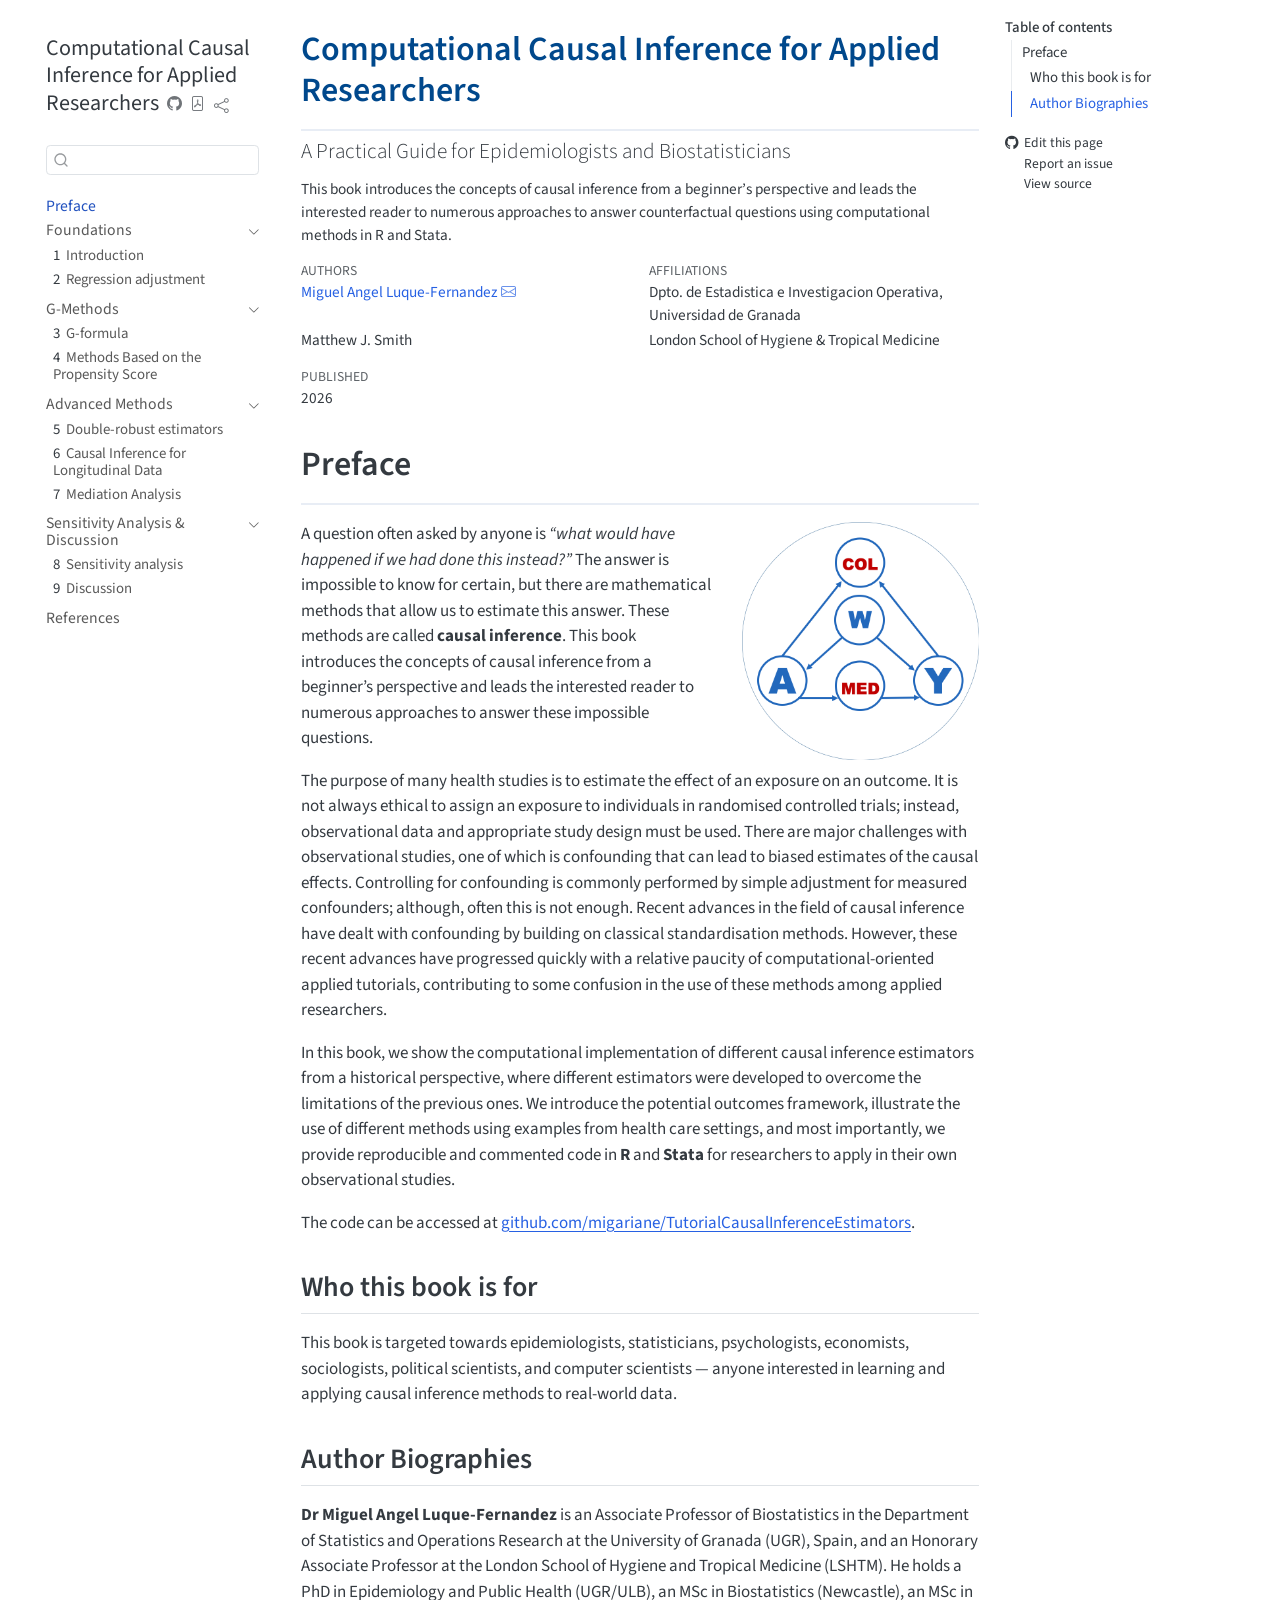
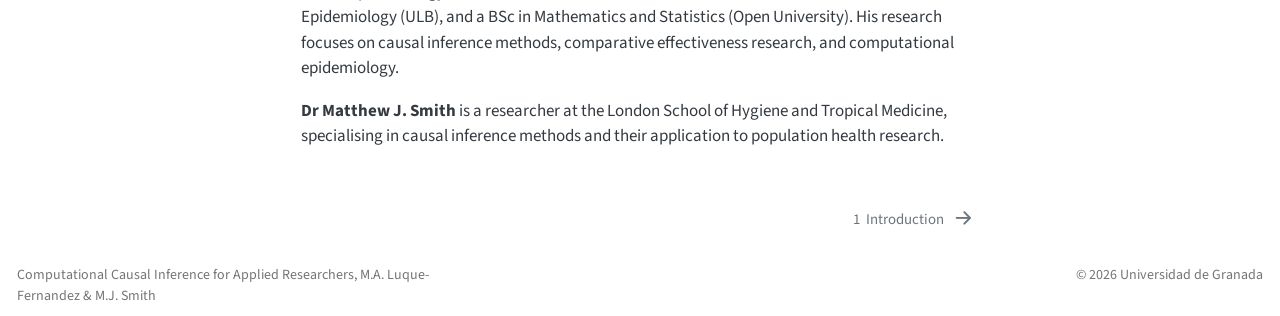
==== index.html @ 1774425b "deploy: 08fbd090036186d649b3e07f88ce0300480c943f" ====
<!DOCTYPE html>
<html xmlns="http://www.w3.org/1999/xhtml" lang="en" xml:lang="en"><head>

<meta charset="utf-8">
<meta name="generator" content="quarto-1.9.38">

<meta name="viewport" content="width=device-width, initial-scale=1.0, user-scalable=yes">

<meta name="author" content="Miguel Angel Luque-Fernandez">
<meta name="author" content="Matthew J. Smith">
<meta name="dcterms.date" content="2026-01-01">
<meta name="description" content="This book introduces the concepts of causal inference from a beginner’s perspective and leads the interested reader to numerous approaches to answer counterfactual questions using computational methods in R and Stata.">

<title>Computational Causal Inference for Applied Researchers</title>
<style>
/* Default styles provided by pandoc.
** See https://pandoc.org/MANUAL.html#variables-for-html for config info.
*/
code{white-space: pre-wrap;}
span.smallcaps{font-variant: small-caps;}
div.columns{display: flex; gap: min(4vw, 1.5em);}
div.column{flex: auto; overflow-x: auto;}
div.hanging-indent{margin-left: 1.5em; text-indent: -1.5em;}
ul.task-list{list-style: none;}
ul.task-list li input[type="checkbox"] {
  width: 0.8em;
  margin: 0 0.8em 0.2em -1em; /* quarto-specific, see https://github.com/quarto-dev/quarto-cli/issues/4556 */ 
  vertical-align: middle;
}
</style>


<script src="site_libs/quarto-nav/quarto-nav.js"></script>
<script src="site_libs/quarto-nav/headroom.min.js"></script>
<script src="site_libs/clipboard/clipboard.min.js"></script>
<script src="site_libs/quarto-search/autocomplete.umd.js"></script>
<script src="site_libs/quarto-search/fuse.min.js"></script>
<script src="site_libs/quarto-search/quarto-search.js"></script>
<meta name="quarto:offset" content="./">
<link href="./chapters/chapter1/index.html" rel="next">
<link href="./figures/logo.png" rel="icon" type="image/png">
<script src="site_libs/quarto-html/quarto.js" type="module"></script>
<script src="site_libs/quarto-html/tabsets/tabsets.js" type="module"></script>
<script src="site_libs/quarto-html/popper.min.js"></script>
<script src="site_libs/quarto-html/tippy.umd.min.js"></script>
<script src="site_libs/quarto-html/anchor.min.js"></script>
<link href="site_libs/quarto-html/tippy.css" rel="stylesheet">
<link href="site_libs/quarto-html/quarto-syntax-highlighting-15634bcf2e68342d4ad2dfa704d543f6.css" rel="stylesheet" id="quarto-text-highlighting-styles">
<script src="site_libs/bootstrap/bootstrap.min.js"></script>
<link href="site_libs/bootstrap/bootstrap-icons.css" rel="stylesheet">
<link href="site_libs/bootstrap/bootstrap-327a23648f728c563436848380818549.min.css" rel="stylesheet" append-hash="true" id="quarto-bootstrap" data-mode="light">
<script id="quarto-search-options" type="application/json">{
  "location": "sidebar",
  "copy-button": false,
  "collapse-after": 3,
  "panel-placement": "start",
  "type": "textbox",
  "limit": 50,
  "keyboard-shortcut": [
    "f",
    "/",
    "s"
  ],
  "show-item-context": false,
  "language": {
    "search-no-results-text": "No results",
    "search-matching-documents-text": "matching documents",
    "search-copy-link-title": "Copy link to search",
    "search-hide-matches-text": "Hide additional matches",
    "search-more-match-text": "more match in this document",
    "search-more-matches-text": "more matches in this document",
    "search-clear-button-title": "Clear",
    "search-text-placeholder": "",
    "search-detached-cancel-button-title": "Cancel",
    "search-submit-button-title": "Submit",
    "search-label": "Search"
  }
}</script>
<style>html{ scroll-behavior: smooth; }</style>
<script>
MathJax = {
  tex: {
    macros: {
      btheta: "\\boldsymbol{\\theta}",
      bbeta: "\\boldsymbol{\\beta}",
      bmu: "\\boldsymbol{\\mu}",
      bSigma: "\\boldsymbol{\\Sigma}",
      bx: "\\mathbf{x}",
      bX: "\\mathbf{X}",
      by: "\\mathbf{y}",
      bY: "\\mathbf{Y}",
      bU: "\\mathbf{U}",
      E: "\\mathbb{E}",
      Var: ["\\operatorname{Var}"],
      Cov: ["\\operatorname{Cov}"],
      Corr: ["\\operatorname{Corr}"],
      iid: "\\stackrel{\\text{i.i.d.}}{\\sim}",
      tendD: "\\stackrel{\\mathcal{D}}{\\longrightarrow}",
      reals: "\\mathbb{R}",
      PP: "\\mathbb{P}",
      P: "\\mathbb{P}",
      I: "\\mathbb{I}",
      A: "\\mathbb{A}",
      SE: ["\\operatorname{SE}"],
      SD: ["\\operatorname{SD}"],
      MSE: ["\\operatorname{MSE}"],
      argmax: ["\\operatorname{argmax}"],
      argmin: ["\\operatorname{argmin}"],
      logit: ["\\operatorname{logit}"],
      expit: ["\\operatorname{expit}"],
      odds: ["\\operatorname{odds}"],
      Pr: ["\\operatorname{Pr}"],
      indep: "\\perp\\!\\!\\!\\perp"
    }
  }
};
</script>


<link rel="stylesheet" href="styles.css">
</head>

<body class="nav-sidebar floating quarto-light">

<div id="quarto-search-results"></div>
  <header id="quarto-header" class="headroom fixed-top">
  <nav class="quarto-secondary-nav">
    <div class="container-fluid d-flex">
      <button type="button" class="quarto-btn-toggle btn" data-bs-toggle="collapse" role="button" data-bs-target=".quarto-sidebar-collapse-item" aria-controls="quarto-sidebar" aria-expanded="false" aria-label="Toggle sidebar navigation" onclick="if (window.quartoToggleHeadroom) { window.quartoToggleHeadroom(); }">
        <i class="bi bi-layout-text-sidebar-reverse"></i>
      </button>
        <nav class="quarto-page-breadcrumbs" aria-label="breadcrumb"><ol class="breadcrumb"><li class="breadcrumb-item"><a href="./index.html">Preface</a></li></ol></nav>
        <a class="flex-grow-1" role="navigation" data-bs-toggle="collapse" data-bs-target=".quarto-sidebar-collapse-item" aria-controls="quarto-sidebar" aria-expanded="false" aria-label="Toggle sidebar navigation" onclick="if (window.quartoToggleHeadroom) { window.quartoToggleHeadroom(); }">      
        </a>
      <button type="button" class="btn quarto-search-button" aria-label="Search" onclick="window.quartoOpenSearch();">
        <i class="bi bi-search"></i>
      </button>
    </div>
  </nav>
</header>
<!-- content -->
<div id="quarto-content" class="quarto-container page-columns page-rows-contents page-layout-article">
<!-- sidebar -->
  <nav id="quarto-sidebar" class="sidebar collapse collapse-horizontal quarto-sidebar-collapse-item sidebar-navigation floating overflow-auto">
    <div class="pt-lg-2 mt-2 text-left sidebar-header">
    <div class="sidebar-title mb-0 py-0">
      <a href="./">Computational Causal Inference for Applied Researchers</a> 
        <div class="sidebar-tools-main tools-wide">
    <a href="https://github.com/migariane/Causal-Inference-Book" title="Source Code" class="quarto-navigation-tool px-1" aria-label="Source Code"><i class="bi bi-github"></i></a>
    <a href="./Computational-Causal-Inference-for-Applied-Researchers.pdf" title="Download PDF" class="quarto-navigation-tool px-1" aria-label="Download PDF"><i class="bi bi-file-pdf"></i></a>
    <div class="dropdown">
      <a href="" title="Share" id="quarto-navigation-tool-dropdown-0" class="quarto-navigation-tool dropdown-toggle px-1" data-bs-toggle="dropdown" aria-expanded="false" role="link" aria-label="Share"><i class="bi bi-share"></i></a>
      <ul class="dropdown-menu" aria-labelledby="quarto-navigation-tool-dropdown-0">
          <li>
            <a class="dropdown-item sidebar-tools-main-item" href="https://twitter.com/intent/tweet?url=|url|">
              <i class="bi bi-twitter pe-1"></i>
            Twitter
            </a>
          </li>
          <li>
            <a class="dropdown-item sidebar-tools-main-item" href="https://www.linkedin.com/sharing/share-offsite/?url=|url|">
              <i class="bi bi-linkedin pe-1"></i>
            LinkedIn
            </a>
          </li>
      </ul>
    </div>
</div>
    </div>
      </div>
        <div class="mt-2 flex-shrink-0 align-items-center">
        <div class="sidebar-search">
        <div id="quarto-search" class="" title="Search"></div>
        </div>
        </div>
    <div class="sidebar-menu-container"> 
    <ul class="list-unstyled mt-1">
        <li class="sidebar-item">
  <div class="sidebar-item-container"> 
  <a href="./index.html" class="sidebar-item-text sidebar-link active">
 <span class="menu-text">Preface</span></a>
  </div>
</li>
        <li class="sidebar-item sidebar-item-section">
      <div class="sidebar-item-container"> 
            <a class="sidebar-item-text sidebar-link text-start" data-bs-toggle="collapse" data-bs-target="#quarto-sidebar-section-1" role="navigation" aria-expanded="true">
 <span class="menu-text">Foundations</span></a>
          <a class="sidebar-item-toggle text-start" data-bs-toggle="collapse" data-bs-target="#quarto-sidebar-section-1" role="navigation" aria-expanded="true" aria-label="Toggle section">
            <i class="bi bi-chevron-right ms-2"></i>
          </a> 
      </div>
      <ul id="quarto-sidebar-section-1" class="collapse list-unstyled sidebar-section depth1 show">  
          <li class="sidebar-item">
  <div class="sidebar-item-container"> 
  <a href="./chapters/chapter1/index.html" class="sidebar-item-text sidebar-link">
 <span class="menu-text"><span class="chapter-number">1</span>&nbsp; <span class="chapter-title">Introduction</span></span></a>
  </div>
</li>
          <li class="sidebar-item">
  <div class="sidebar-item-container"> 
  <a href="./chapters/chapter2/index.html" class="sidebar-item-text sidebar-link">
 <span class="menu-text"><span class="chapter-number">2</span>&nbsp; <span class="chapter-title">Regression adjustment</span></span></a>
  </div>
</li>
      </ul>
  </li>
        <li class="sidebar-item sidebar-item-section">
      <div class="sidebar-item-container"> 
            <a class="sidebar-item-text sidebar-link text-start" data-bs-toggle="collapse" data-bs-target="#quarto-sidebar-section-2" role="navigation" aria-expanded="true">
 <span class="menu-text">G-Methods</span></a>
          <a class="sidebar-item-toggle text-start" data-bs-toggle="collapse" data-bs-target="#quarto-sidebar-section-2" role="navigation" aria-expanded="true" aria-label="Toggle section">
            <i class="bi bi-chevron-right ms-2"></i>
          </a> 
      </div>
      <ul id="quarto-sidebar-section-2" class="collapse list-unstyled sidebar-section depth1 show">  
          <li class="sidebar-item">
  <div class="sidebar-item-container"> 
  <a href="./chapters/chapter3/index.html" class="sidebar-item-text sidebar-link">
 <span class="menu-text"><span class="chapter-number">3</span>&nbsp; <span class="chapter-title">G-formula</span></span></a>
  </div>
</li>
          <li class="sidebar-item">
  <div class="sidebar-item-container"> 
  <a href="./chapters/chapter4/index.html" class="sidebar-item-text sidebar-link">
 <span class="menu-text"><span class="chapter-number">4</span>&nbsp; <span class="chapter-title">Methods Based on the Propensity Score</span></span></a>
  </div>
</li>
      </ul>
  </li>
        <li class="sidebar-item sidebar-item-section">
      <div class="sidebar-item-container"> 
            <a class="sidebar-item-text sidebar-link text-start" data-bs-toggle="collapse" data-bs-target="#quarto-sidebar-section-3" role="navigation" aria-expanded="true">
 <span class="menu-text">Advanced Methods</span></a>
          <a class="sidebar-item-toggle text-start" data-bs-toggle="collapse" data-bs-target="#quarto-sidebar-section-3" role="navigation" aria-expanded="true" aria-label="Toggle section">
            <i class="bi bi-chevron-right ms-2"></i>
          </a> 
      </div>
      <ul id="quarto-sidebar-section-3" class="collapse list-unstyled sidebar-section depth1 show">  
          <li class="sidebar-item">
  <div class="sidebar-item-container"> 
  <a href="./chapters/chapter5/index.html" class="sidebar-item-text sidebar-link">
 <span class="menu-text"><span class="chapter-number">5</span>&nbsp; <span class="chapter-title">Double-robust estimators</span></span></a>
  </div>
</li>
          <li class="sidebar-item">
  <div class="sidebar-item-container"> 
  <a href="./chapters/chapter6/index.html" class="sidebar-item-text sidebar-link">
 <span class="menu-text"><span class="chapter-number">6</span>&nbsp; <span class="chapter-title">Causal Inference for Longitudinal Data</span></span></a>
  </div>
</li>
          <li class="sidebar-item">
  <div class="sidebar-item-container"> 
  <a href="./chapters/chapter7/index.html" class="sidebar-item-text sidebar-link">
 <span class="menu-text"><span class="chapter-number">7</span>&nbsp; <span class="chapter-title">Mediation Analysis</span></span></a>
  </div>
</li>
      </ul>
  </li>
        <li class="sidebar-item sidebar-item-section">
      <div class="sidebar-item-container"> 
            <a class="sidebar-item-text sidebar-link text-start" data-bs-toggle="collapse" data-bs-target="#quarto-sidebar-section-4" role="navigation" aria-expanded="true">
 <span class="menu-text">Sensitivity Analysis &amp; Discussion</span></a>
          <a class="sidebar-item-toggle text-start" data-bs-toggle="collapse" data-bs-target="#quarto-sidebar-section-4" role="navigation" aria-expanded="true" aria-label="Toggle section">
            <i class="bi bi-chevron-right ms-2"></i>
          </a> 
      </div>
      <ul id="quarto-sidebar-section-4" class="collapse list-unstyled sidebar-section depth1 show">  
          <li class="sidebar-item">
  <div class="sidebar-item-container"> 
  <a href="./chapters/chapter8/index.html" class="sidebar-item-text sidebar-link">
 <span class="menu-text"><span class="chapter-number">8</span>&nbsp; <span class="chapter-title">Sensitivity analysis</span></span></a>
  </div>
</li>
          <li class="sidebar-item">
  <div class="sidebar-item-container"> 
  <a href="./chapters/chapter9/index.html" class="sidebar-item-text sidebar-link">
 <span class="menu-text"><span class="chapter-number">9</span>&nbsp; <span class="chapter-title">Discussion</span></span></a>
  </div>
</li>
      </ul>
  </li>
        <li class="sidebar-item">
  <div class="sidebar-item-container"> 
  <a href="./references.html" class="sidebar-item-text sidebar-link">
 <span class="menu-text">References</span></a>
  </div>
</li>
    </ul>
    </div>
</nav>
<div id="quarto-sidebar-glass" class="quarto-sidebar-collapse-item" data-bs-toggle="collapse" data-bs-target=".quarto-sidebar-collapse-item"></div>
<!-- margin-sidebar -->
    <div id="quarto-margin-sidebar" class="sidebar margin-sidebar">
        <nav id="TOC" role="doc-toc" class="toc-active">
    <h2 id="toc-title">Table of contents</h2>
   
  <ul>
  <li><a href="#preface" id="toc-preface" class="nav-link active" data-scroll-target="#preface">Preface</a>
  <ul class="collapse">
  <li><a href="#who-this-book-is-for" id="toc-who-this-book-is-for" class="nav-link" data-scroll-target="#who-this-book-is-for">Who this book is for</a></li>
  <li><a href="#author-biographies" id="toc-author-biographies" class="nav-link" data-scroll-target="#author-biographies">Author Biographies</a></li>
  </ul></li>
  </ul>
<div class="toc-actions"><ul><li><a href="https://github.com/migariane/Causal-Inference-Book/edit/main/index.qmd" class="toc-action"><i class="bi bi-github"></i>Edit this page</a></li><li><a href="https://github.com/migariane/Causal-Inference-Book/issues/new" class="toc-action"><i class="bi empty"></i>Report an issue</a></li><li><a href="https://github.com/migariane/Causal-Inference-Book/blob/main/index.qmd" class="toc-action"><i class="bi empty"></i>View source</a></li></ul></div></nav>
    </div>
<!-- main -->
<main class="content" id="quarto-document-content">

<header id="title-block-header" class="quarto-title-block default">
<div class="quarto-title">
<h1 class="title">Computational Causal Inference for Applied Researchers</h1>
<p class="subtitle lead">A Practical Guide for Epidemiologists and Biostatisticians</p>
</div>

<div>
  <div class="description">
    <p>This book introduces the concepts of causal inference from a beginner’s perspective and leads the interested reader to numerous approaches to answer counterfactual questions using computational methods in R and Stata.</p>
  </div>
</div>

<div class="quarto-title-meta-author">
  <div class="quarto-title-meta-heading">Authors</div>
  <div class="quarto-title-meta-heading">Affiliations</div>
  
    <div class="quarto-title-meta-contents">
    <p class="author"><a href="https://migariane.github.io">Miguel Angel Luque-Fernandez</a> <a href="mailto:mluquefe@ugr.es" class="quarto-title-author-email"><i class="bi bi-envelope"></i></a> </p>
  </div>
  <div class="quarto-title-meta-contents">
        <p class="affiliation">
            Dpto. de Estadistica e Investigacion Operativa, Universidad de Granada
          </p>
      </div>
    <div class="quarto-title-meta-contents">
    <p class="author">Matthew J. Smith </p>
  </div>
  <div class="quarto-title-meta-contents">
        <p class="affiliation">
            London School of Hygiene &amp; Tropical Medicine
          </p>
      </div>
  </div>

<div class="quarto-title-meta">

      
    <div>
    <div class="quarto-title-meta-heading">Published</div>
    <div class="quarto-title-meta-contents">
      <p class="date">2026</p>
    </div>
  </div>
  
    
  </div>
  


</header>



<section id="preface" class="level1 unnumbered">
<h1 class="unnumbered">Preface</h1><p><img src="figures/logo.png" title="Computational Causal Inference for Applied Researchers" class="quarto-cover-image nolightbox img-fluid"></p>
<p>A question often asked by anyone is <em>“what would have happened if we had done this instead?”</em> The answer is impossible to know for certain, but there are mathematical methods that allow us to estimate this answer. These methods are called <strong>causal inference</strong>. This book introduces the concepts of causal inference from a beginner’s perspective and leads the interested reader to numerous approaches to answer these impossible questions.</p>
<p>The purpose of many health studies is to estimate the effect of an exposure on an outcome. It is not always ethical to assign an exposure to individuals in randomised controlled trials; instead, observational data and appropriate study design must be used. There are major challenges with observational studies, one of which is confounding that can lead to biased estimates of the causal effects. Controlling for confounding is commonly performed by simple adjustment for measured confounders; although, often this is not enough. Recent advances in the field of causal inference have dealt with confounding by building on classical standardisation methods. However, these recent advances have progressed quickly with a relative paucity of computational-oriented applied tutorials, contributing to some confusion in the use of these methods among applied researchers.</p>
<p>In this book, we show the computational implementation of different causal inference estimators from a historical perspective, where different estimators were developed to overcome the limitations of the previous ones. We introduce the potential outcomes framework, illustrate the use of different methods using examples from health care settings, and most importantly, we provide reproducible and commented code in <strong>R</strong> and <strong>Stata</strong> for researchers to apply in their own observational studies.</p>
<p>The code can be accessed at <a href="https://github.com/migariane/TutorialCausalInferenceEstimators">github.com/migariane/TutorialCausalInferenceEstimators</a>.</p>
<section id="who-this-book-is-for" class="level2 unnumbered">
<h2 class="unnumbered anchored" data-anchor-id="who-this-book-is-for">Who this book is for</h2>
<p>This book is targeted towards epidemiologists, statisticians, psychologists, economists, sociologists, political scientists, and computer scientists — anyone interested in learning and applying causal inference methods to real-world data.</p>
</section>
<section id="author-biographies" class="level2 unnumbered">
<h2 class="unnumbered anchored" data-anchor-id="author-biographies">Author Biographies</h2>
<p><strong>Dr Miguel Angel Luque-Fernandez</strong> is an Associate Professor of Biostatistics in the Department of Statistics and Operations Research at the University of Granada (UGR), Spain, and an Honorary Associate Professor at the London School of Hygiene and Tropical Medicine (LSHTM). He holds a PhD in Epidemiology and Public Health (UGR/ULB), an MSc in Biostatistics (Newcastle), an MSc in Epidemiology (ULB), and a BSc in Mathematics and Statistics (Open University). His research focuses on causal inference methods, comparative effectiveness research, and computational epidemiology.</p>
<p><strong>Dr Matthew J. Smith</strong> is a researcher at the London School of Hygiene and Tropical Medicine, specialising in causal inference methods and their application to population health research.</p>


</section>
</section>

</main> <!-- /main -->
<script id="quarto-html-after-body" type="application/javascript">
  window.document.addEventListener("DOMContentLoaded", function (event) {
    const icon = "";
    const anchorJS = new window.AnchorJS();
    anchorJS.options = {
      placement: 'right',
      icon: icon
    };
    anchorJS.add('.anchored');
    const isCodeAnnotation = (el) => {
      for (const clz of el.classList) {
        if (clz.startsWith('code-annotation-')) {                     
          return true;
        }
      }
      return false;
    }
    const onCopySuccess = function(e) {
      // button target
      const button = e.trigger;
      // don't keep focus
      button.blur();
      // flash "checked"
      button.classList.add('code-copy-button-checked');
      var currentTitle = button.getAttribute("title");
      button.setAttribute("title", "Copied!");
      let tooltip;
      if (window.bootstrap) {
        button.setAttribute("data-bs-toggle", "tooltip");
        button.setAttribute("data-bs-placement", "left");
        button.setAttribute("data-bs-title", "Copied!");
        tooltip = new bootstrap.Tooltip(button, 
          { trigger: "manual", 
            customClass: "code-copy-button-tooltip",
            offset: [0, -8]});
        tooltip.show();    
      }
      setTimeout(function() {
        if (tooltip) {
          tooltip.hide();
          button.removeAttribute("data-bs-title");
          button.removeAttribute("data-bs-toggle");
          button.removeAttribute("data-bs-placement");
        }
        button.setAttribute("title", currentTitle);
        button.classList.remove('code-copy-button-checked');
      }, 1000);
      // clear code selection
      e.clearSelection();
    }
    const getTextToCopy = function(trigger) {
      const outerScaffold = trigger.parentElement.cloneNode(true);
      const codeEl = outerScaffold.querySelector('code');
      for (const childEl of codeEl.children) {
        if (isCodeAnnotation(childEl)) {
          childEl.remove();
        }
      }
      return codeEl.innerText;
    }
    const clipboard = new window.ClipboardJS('.code-copy-button:not([data-in-quarto-modal])', {
      text: getTextToCopy
    });
    clipboard.on('success', onCopySuccess);
    if (window.document.getElementById('quarto-embedded-source-code-modal')) {
      const clipboardModal = new window.ClipboardJS('.code-copy-button[data-in-quarto-modal]', {
        text: getTextToCopy,
        container: window.document.getElementById('quarto-embedded-source-code-modal')
      });
      clipboardModal.on('success', onCopySuccess);
    }
    const viewSource = window.document.getElementById('quarto-view-source') ||
                       window.document.getElementById('quarto-code-tools-source');
    if (viewSource) {
      const sourceUrl = viewSource.getAttribute("data-quarto-source-url");
      viewSource.addEventListener("click", function(e) {
        if (sourceUrl) {
          // rstudio viewer pane
          if (/\bcapabilities=\b/.test(window.location)) {
            window.open(sourceUrl);
          } else {
            window.location.href = sourceUrl;
          }
        } else {
          const modal = new bootstrap.Modal(document.getElementById('quarto-embedded-source-code-modal'));
          modal.show();
        }
        return false;
      });
    }
    function toggleCodeHandler(show) {
      return function(e) {
        const detailsSrc = window.document.querySelectorAll(".cell > details > .sourceCode");
        for (let i=0; i<detailsSrc.length; i++) {
          const details = detailsSrc[i].parentElement;
          if (show) {
            details.open = true;
          } else {
            details.removeAttribute("open");
          }
        }
        const cellCodeDivs = window.document.querySelectorAll(".cell > .sourceCode");
        const fromCls = show ? "hidden" : "unhidden";
        const toCls = show ? "unhidden" : "hidden";
        for (let i=0; i<cellCodeDivs.length; i++) {
          const codeDiv = cellCodeDivs[i];
          if (codeDiv.classList.contains(fromCls)) {
            codeDiv.classList.remove(fromCls);
            codeDiv.classList.add(toCls);
          } 
        }
        return false;
      }
    }
    const hideAllCode = window.document.getElementById("quarto-hide-all-code");
    if (hideAllCode) {
      hideAllCode.addEventListener("click", toggleCodeHandler(false));
    }
    const showAllCode = window.document.getElementById("quarto-show-all-code");
    if (showAllCode) {
      showAllCode.addEventListener("click", toggleCodeHandler(true));
    }
      var localhostRegex = new RegExp(/^(?:http|https):\/\/localhost\:?[0-9]*\//);
      var mailtoRegex = new RegExp(/^mailto:/);
        var filterRegex = new RegExp('/' + window.location.host + '/');
      var isInternal = (href) => {
          return filterRegex.test(href) || localhostRegex.test(href) || mailtoRegex.test(href);
      }
      // Inspect non-navigation links and adorn them if external
     var links = window.document.querySelectorAll('a[href]:not(.nav-link):not(.navbar-brand):not(.toc-action):not(.sidebar-link):not(.sidebar-item-toggle):not(.pagination-link):not(.no-external):not([aria-hidden]):not(.dropdown-item):not(.quarto-navigation-tool):not(.about-link)');
      for (var i=0; i<links.length; i++) {
        const link = links[i];
        if (!isInternal(link.href)) {
          // undo the damage that might have been done by quarto-nav.js in the case of
          // links that we want to consider external
          if (link.dataset.originalHref !== undefined) {
            link.href = link.dataset.originalHref;
          }
        }
      }
    function tippyHover(el, contentFn, onTriggerFn, onUntriggerFn) {
      const config = {
        allowHTML: true,
        maxWidth: 500,
        delay: 100,
        arrow: false,
        appendTo: function(el) {
            return el.parentElement;
        },
        interactive: true,
        interactiveBorder: 10,
        theme: 'quarto',
        placement: 'bottom-start',
      };
      if (contentFn) {
        config.content = contentFn;
      }
      if (onTriggerFn) {
        config.onTrigger = onTriggerFn;
      }
      if (onUntriggerFn) {
        config.onUntrigger = onUntriggerFn;
      }
      window.tippy(el, config); 
    }
    const noterefs = window.document.querySelectorAll('a[role="doc-noteref"]');
    for (var i=0; i<noterefs.length; i++) {
      const ref = noterefs[i];
      tippyHover(ref, function() {
        // use id or data attribute instead here
        let href = ref.getAttribute('data-footnote-href') || ref.getAttribute('href');
        try { href = new URL(href).hash; } catch {}
        const id = href.replace(/^#\/?/, "");
        const note = window.document.getElementById(id);
        if (note) {
          return note.innerHTML;
        } else {
          return "";
        }
      });
    }
    const xrefs = window.document.querySelectorAll('a.quarto-xref');
    const processXRef = (id, note) => {
      // Strip column container classes
      const stripColumnClz = (el) => {
        el.classList.remove("page-full", "page-columns");
        if (el.children) {
          for (const child of el.children) {
            stripColumnClz(child);
          }
        }
      }
      stripColumnClz(note)
      if (id === null || id.startsWith('sec-')) {
        // Special case sections, only their first couple elements
        const container = document.createElement("div");
        if (note.children && note.children.length > 2) {
          container.appendChild(note.children[0].cloneNode(true));
          for (let i = 1; i < note.children.length; i++) {
            const child = note.children[i];
            if (child.tagName === "P" && child.innerText === "") {
              continue;
            } else {
              container.appendChild(child.cloneNode(true));
              break;
            }
          }
          if (window.Quarto?.typesetMath) {
            window.Quarto.typesetMath(container);
          }
          return container.innerHTML
        } else {
          if (window.Quarto?.typesetMath) {
            window.Quarto.typesetMath(note);
          }
          return note.innerHTML;
        }
      } else {
        // Remove any anchor links if they are present
        const anchorLink = note.querySelector('a.anchorjs-link');
        if (anchorLink) {
          anchorLink.remove();
        }
        if (window.Quarto?.typesetMath) {
          window.Quarto.typesetMath(note);
        }
        if (note.classList.contains("callout")) {
          return note.outerHTML;
        } else {
          return note.innerHTML;
        }
      }
    }
    for (var i=0; i<xrefs.length; i++) {
      const xref = xrefs[i];
      tippyHover(xref, undefined, function(instance) {
        instance.disable();
        let url = xref.getAttribute('href');
        let hash = undefined; 
        if (url.startsWith('#')) {
          hash = url;
        } else {
          try { hash = new URL(url).hash; } catch {}
        }
        if (hash) {
          const id = hash.replace(/^#\/?/, "");
          const note = window.document.getElementById(id);
          if (note !== null) {
            try {
              const html = processXRef(id, note.cloneNode(true));
              instance.setContent(html);
            } finally {
              instance.enable();
              instance.show();
            }
          } else {
            // See if we can fetch this
            fetch(url.split('#')[0])
            .then(res => res.text())
            .then(html => {
              const parser = new DOMParser();
              const htmlDoc = parser.parseFromString(html, "text/html");
              const note = htmlDoc.getElementById(id);
              if (note !== null) {
                const html = processXRef(id, note);
                instance.setContent(html);
              } 
            }).finally(() => {
              instance.enable();
              instance.show();
            });
          }
        } else {
          // See if we can fetch a full url (with no hash to target)
          // This is a special case and we should probably do some content thinning / targeting
          fetch(url)
          .then(res => res.text())
          .then(html => {
            const parser = new DOMParser();
            const htmlDoc = parser.parseFromString(html, "text/html");
            const note = htmlDoc.querySelector('main.content');
            if (note !== null) {
              // This should only happen for chapter cross references
              // (since there is no id in the URL)
              // remove the first header
              if (note.children.length > 0 && note.children[0].tagName === "HEADER") {
                note.children[0].remove();
              }
              const html = processXRef(null, note);
              instance.setContent(html);
            } 
          }).finally(() => {
            instance.enable();
            instance.show();
          });
        }
      }, function(instance) {
      });
    }
        let selectedAnnoteEl;
        const selectorForAnnotation = ( cell, annotation) => {
          let cellAttr = 'data-code-cell="' + cell + '"';
          let lineAttr = 'data-code-annotation="' +  annotation + '"';
          const selector = 'span[' + cellAttr + '][' + lineAttr + ']';
          return selector;
        }
        const selectCodeLines = (annoteEl) => {
          const doc = window.document;
          const targetCell = annoteEl.getAttribute("data-target-cell");
          const targetAnnotation = annoteEl.getAttribute("data-target-annotation");
          const annoteSpan = window.document.querySelector(selectorForAnnotation(targetCell, targetAnnotation));
          const lines = annoteSpan.getAttribute("data-code-lines").split(",");
          const lineIds = lines.map((line) => {
            return targetCell + "-" + line;
          })
          let top = null;
          let height = null;
          let parent = null;
          if (lineIds.length > 0) {
              //compute the position of the single el (top and bottom and make a div)
              const el = window.document.getElementById(lineIds[0]);
              top = el.offsetTop;
              height = el.offsetHeight;
              parent = el.parentElement.parentElement;
            if (lineIds.length > 1) {
              const lastEl = window.document.getElementById(lineIds[lineIds.length - 1]);
              const bottom = lastEl.offsetTop + lastEl.offsetHeight;
              height = bottom - top;
            }
            if (top !== null && height !== null && parent !== null) {
              // cook up a div (if necessary) and position it 
              let div = window.document.getElementById("code-annotation-line-highlight");
              if (div === null) {
                div = window.document.createElement("div");
                div.setAttribute("id", "code-annotation-line-highlight");
                div.style.position = 'absolute';
                parent.appendChild(div);
              }
              div.style.top = top - 2 + "px";
              div.style.height = height + 4 + "px";
              div.style.left = 0;
              let gutterDiv = window.document.getElementById("code-annotation-line-highlight-gutter");
              if (gutterDiv === null) {
                gutterDiv = window.document.createElement("div");
                gutterDiv.setAttribute("id", "code-annotation-line-highlight-gutter");
                gutterDiv.style.position = 'absolute';
                const codeCell = window.document.getElementById(targetCell);
                const gutter = codeCell.querySelector('.code-annotation-gutter');
                gutter.appendChild(gutterDiv);
              }
              gutterDiv.style.top = top - 2 + "px";
              gutterDiv.style.height = height + 4 + "px";
            }
            selectedAnnoteEl = annoteEl;
          }
        };
        const unselectCodeLines = () => {
          const elementsIds = ["code-annotation-line-highlight", "code-annotation-line-highlight-gutter"];
          elementsIds.forEach((elId) => {
            const div = window.document.getElementById(elId);
            if (div) {
              div.remove();
            }
          });
          selectedAnnoteEl = undefined;
        };
          // Handle positioning of the toggle
      window.addEventListener(
        "resize",
        throttle(() => {
          elRect = undefined;
          if (selectedAnnoteEl) {
            selectCodeLines(selectedAnnoteEl);
          }
        }, 10)
      );
      function throttle(fn, ms) {
      let throttle = false;
      let timer;
        return (...args) => {
          if(!throttle) { // first call gets through
              fn.apply(this, args);
              throttle = true;
          } else { // all the others get throttled
              if(timer) clearTimeout(timer); // cancel #2
              timer = setTimeout(() => {
                fn.apply(this, args);
                timer = throttle = false;
              }, ms);
          }
        };
      }
        // Attach click handler to the DT
        const annoteDls = window.document.querySelectorAll('dt[data-target-cell]');
        for (const annoteDlNode of annoteDls) {
          annoteDlNode.addEventListener('click', (event) => {
            const clickedEl = event.target;
            if (clickedEl !== selectedAnnoteEl) {
              unselectCodeLines();
              const activeEl = window.document.querySelector('dt[data-target-cell].code-annotation-active');
              if (activeEl) {
                activeEl.classList.remove('code-annotation-active');
              }
              selectCodeLines(clickedEl);
              clickedEl.classList.add('code-annotation-active');
            } else {
              // Unselect the line
              unselectCodeLines();
              clickedEl.classList.remove('code-annotation-active');
            }
          });
        }
    const findCites = (el) => {
      const parentEl = el.parentElement;
      if (parentEl) {
        const cites = parentEl.dataset.cites;
        if (cites) {
          return {
            el,
            cites: cites.split(' ')
          };
        } else {
          return findCites(el.parentElement)
        }
      } else {
        return undefined;
      }
    };
    var bibliorefs = window.document.querySelectorAll('a[role="doc-biblioref"]');
    for (var i=0; i<bibliorefs.length; i++) {
      const ref = bibliorefs[i];
      const citeInfo = findCites(ref);
      if (citeInfo) {
        tippyHover(citeInfo.el, function() {
          var popup = window.document.createElement('div');
          citeInfo.cites.forEach(function(cite) {
            var citeDiv = window.document.createElement('div');
            citeDiv.classList.add('hanging-indent');
            citeDiv.classList.add('csl-entry');
            var biblioDiv = window.document.getElementById('ref-' + cite);
            if (biblioDiv) {
              citeDiv.innerHTML = biblioDiv.innerHTML;
            }
            popup.appendChild(citeDiv);
          });
          return popup.innerHTML;
        });
      }
    }
  });
  </script>
<nav class="page-navigation">
  <div class="nav-page nav-page-previous">
  </div>
  <div class="nav-page nav-page-next">
      <a href="./chapters/chapter1/index.html" class="pagination-link" aria-label="Introduction">
        <span class="nav-page-text"><span class="chapter-number">1</span>&nbsp; <span class="chapter-title">Introduction</span></span> <i class="bi bi-arrow-right-short"></i>
      </a>
  </div>
</nav>
</div> <!-- /content -->
<footer class="footer">
  <div class="nav-footer">
    <div class="nav-footer-left">
<p>Computational Causal Inference for Applied Researchers, M.A.&nbsp;Luque-Fernandez &amp; M.J. Smith</p>
</div>   
    <div class="nav-footer-center">
      &nbsp;
    <div class="toc-actions d-sm-block d-md-none"><ul><li><a href="https://github.com/migariane/Causal-Inference-Book/edit/main/index.qmd" class="toc-action"><i class="bi bi-github"></i>Edit this page</a></li><li><a href="https://github.com/migariane/Causal-Inference-Book/issues/new" class="toc-action"><i class="bi empty"></i>Report an issue</a></li><li><a href="https://github.com/migariane/Causal-Inference-Book/blob/main/index.qmd" class="toc-action"><i class="bi empty"></i>View source</a></li></ul></div></div>
    <div class="nav-footer-right">
<p>© 2026 Universidad de Granada</p>
</div>
  </div>
</footer>




<script src="site_libs/quarto-html/zenscroll-min.js"></script>
</body></html>
---- site_libs/quarto-html/tippy.css ----
.tippy-box[data-animation=fade][data-state=hidden]{opacity:0}[data-tippy-root]{max-width:calc(100vw - 10px)}.tippy-box{position:relative;background-color:#333;color:#fff;border-radius:4px;font-size:14px;line-height:1.4;white-space:normal;outline:0;transition-property:transform,visibility,opacity}.tippy-box[data-placement^=top]>.tippy-arrow{bottom:0}.tippy-box[data-placement^=top]>.tippy-arrow:before{bottom:-7px;left:0;border-width:8px 8px 0;border-top-color:initial;transform-origin:center top}.tippy-box[data-placement^=bottom]>.tippy-arrow{top:0}.tippy-box[data-placement^=bottom]>.tippy-arrow:before{top:-7px;left:0;border-width:0 8px 8px;border-bottom-color:initial;transform-origin:center bottom}.tippy-box[data-placement^=left]>.tippy-arrow{right:0}.tippy-box[data-placement^=left]>.tippy-arrow:before{border-width:8px 0 8px 8px;border-left-color:initial;right:-7px;transform-origin:center left}.tippy-box[data-placement^=right]>.tippy-arrow{left:0}.tippy-box[data-placement^=right]>.tippy-arrow:before{left:-7px;border-width:8px 8px 8px 0;border-right-color:initial;transform-origin:center right}.tippy-box[data-inertia][data-state=visible]{transition-timing-function:cubic-bezier(.54,1.5,.38,1.11)}.tippy-arrow{width:16px;height:16px;color:#333}.tippy-arrow:before{content:"";position:absolute;border-color:transparent;border-style:solid}.tippy-content{position:relative;padding:5px 9px;z-index:1}
---- site_libs/quarto-html/quarto-syntax-highlighting-15634bcf2e68342d4ad2dfa704d543f6.css ----
/* quarto syntax highlight colors */
:root {
  --quarto-hl-ot-color: #003B4F;
  --quarto-hl-at-color: #657422;
  --quarto-hl-ss-color: #20794D;
  --quarto-hl-an-color: #5E5E5E;
  --quarto-hl-fu-color: #4758AB;
  --quarto-hl-st-color: #20794D;
  --quarto-hl-cf-color: #003B4F;
  --quarto-hl-op-color: #5E5E5E;
  --quarto-hl-er-color: #AD0000;
  --quarto-hl-bn-color: #AD0000;
  --quarto-hl-al-color: #AD0000;
  --quarto-hl-va-color: #111111;
  --quarto-hl-bu-color: inherit;
  --quarto-hl-ex-color: inherit;
  --quarto-hl-pp-color: #AD0000;
  --quarto-hl-in-color: #5E5E5E;
  --quarto-hl-vs-color: #20794D;
  --quarto-hl-wa-color: #5E5E5E;
  --quarto-hl-do-color: #5E5E5E;
  --quarto-hl-im-color: #00769E;
  --quarto-hl-ch-color: #20794D;
  --quarto-hl-dt-color: #AD0000;
  --quarto-hl-fl-color: #AD0000;
  --quarto-hl-co-color: #5E5E5E;
  --quarto-hl-cv-color: #5E5E5E;
  --quarto-hl-cn-color: #8f5902;
  --quarto-hl-sc-color: #5E5E5E;
  --quarto-hl-dv-color: #AD0000;
  --quarto-hl-kw-color: #003B4F;
}

/* other quarto variables */
:root {
  --quarto-font-monospace: SFMono-Regular, Menlo, Monaco, Consolas, "Liberation Mono", "Courier New", monospace;
}

/* syntax highlight based on Pandoc's rules */
pre > code.sourceCode > span {
  color: #003B4F;
}

code.sourceCode > span {
  color: #003B4F;
}

div.sourceCode,
div.sourceCode pre.sourceCode {
  color: #003B4F;
}

/* Normal */
code span {
  color: #003B4F;
}

/* Alert */
code span.al {
  color: #AD0000;
  font-style: inherit;
}

/* Annotation */
code span.an {
  color: #5E5E5E;
  font-style: inherit;
}

/* Attribute */
code span.at {
  color: #657422;
  font-style: inherit;
}

/* BaseN */
code span.bn {
  color: #AD0000;
  font-style: inherit;
}

/* BuiltIn */
code span.bu {
  font-style: inherit;
}

/* ControlFlow */
code span.cf {
  color: #003B4F;
  font-weight: bold;
  font-style: inherit;
}

/* Char */
code span.ch {
  color: #20794D;
  font-style: inherit;
}

/* Constant */
code span.cn {
  color: #8f5902;
  font-style: inherit;
}

/* Comment */
code span.co {
  color: #5E5E5E;
  font-style: inherit;
}

/* CommentVar */
code span.cv {
  color: #5E5E5E;
  font-style: italic;
}

/* Documentation */
code span.do {
  color: #5E5E5E;
  font-style: italic;
}

/* DataType */
code span.dt {
  color: #AD0000;
  font-style: inherit;
}

/* DecVal */
code span.dv {
  color: #AD0000;
  font-style: inherit;
}

/* Error */
code span.er {
  color: #AD0000;
  font-style: inherit;
}

/* Extension */
code span.ex {
  font-style: inherit;
}

/* Float */
code span.fl {
  color: #AD0000;
  font-style: inherit;
}

/* Function */
code span.fu {
  color: #4758AB;
  font-style: inherit;
}

/* Import */
code span.im {
  color: #00769E;
  font-style: inherit;
}

/* Information */
code span.in {
  color: #5E5E5E;
  font-style: inherit;
}

/* Keyword */
code span.kw {
  color: #003B4F;
  font-weight: bold;
  font-style: inherit;
}

/* Operator */
code span.op {
  color: #5E5E5E;
  font-style: inherit;
}

/* Other */
code span.ot {
  color: #003B4F;
  font-style: inherit;
}

/* Preprocessor */
code span.pp {
  color: #AD0000;
  font-style: inherit;
}

/* SpecialChar */
code span.sc {
  color: #5E5E5E;
  font-style: inherit;
}

/* SpecialString */
code span.ss {
  color: #20794D;
  font-style: inherit;
}

/* String */
code span.st {
  color: #20794D;
  font-style: inherit;
}

/* Variable */
code span.va {
  color: #111111;
  font-style: inherit;
}

/* VerbatimString */
code span.vs {
  color: #20794D;
  font-style: inherit;
}

/* Warning */
code span.wa {
  color: #5E5E5E;
  font-style: italic;
}

.prevent-inlining {
  content: "</";
}

/*# sourceMappingURL=f23921c56f73e400b49028c9186a1aa0.css.map */
---- styles.css ----
/* ── UGR Brand Colors ─────────────────────────────── */
:root {
  --ugr-blue:   #00488C;
  --ugr-green:  #008050;
  --ugr-orange: #D26400;
  --ugr-gray:   #646464;
  --ugr-light:  #E8EDF5;
}

/* ── Theorem / Definition / Example Callouts ──────── */
div.theorem,
div.definition,
div.example,
div.exercise,
div.proof,
div.remark {
  padding: 0.75em 1.25em;
  margin: 1.5em 0;
  border-radius: 6px;
  border-left: 5px solid;
}

div.theorem::before,
div.definition::before,
div.example::before,
div.exercise::before,
div.proof::before,
div.remark::before {
  font-weight: 700;
  display: block;
  margin-bottom: 0.35em;
}

div.theorem {
  border-left-color: #C53030;
  background: #FFF5F5;
}
div.theorem::before {
  content: "Theorem";
  color: #C53030;
}

div.definition {
  border-left-color: var(--ugr-blue);
  background: #EBF4FF;
}
div.definition::before {
  content: "Definition";
  color: var(--ugr-blue);
}

div.example {
  border-left-color: var(--ugr-green);
  background: #E6F4EE;
}
div.example::before {
  content: "Example";
  color: var(--ugr-green);
}

div.exercise {
  border-left-color: var(--ugr-orange);
  background: #FFF5EB;
}
div.exercise::before {
  content: "Exercise";
  color: var(--ugr-orange);
}

div.proof {
  border-left-color: #6B46C1;
  background: #F5F0FF;
}
div.proof::before {
  content: "Proof";
  color: #6B46C1;
  font-style: italic;
}

div.remark {
  border-left-color: var(--ugr-gray);
  background: #F7FAFC;
}
div.remark::before {
  content: "Remark";
  color: var(--ugr-gray);
}

/* ── Glossary ─────────────────────────────────────── */
dl.glossary dt {
  font-weight: 700;
  color: var(--ugr-blue);
  margin-top: 0.6em;
}
dl.glossary dd {
  margin-left: 1.5em;
  margin-bottom: 0.4em;
}
dl.glossary dd p {
  margin: 0;
}

/* ── Code blocks ──────────────────────────────────── */
div.sourceCode {
  border: 1px solid #E2E8F0;
  border-radius: 6px;
  background: #F8FAFC;
}

pre.sourceCode {
  margin: 0;
}

/* ── Tables ───────────────────────────────────────── */
table {
  font-size: 0.92em;
}
table caption {
  font-weight: 600;
  color: var(--ugr-blue);
}

/* ── Figures ──────────────────────────────────────── */
figure figcaption {
  font-size: 0.9em;
  color: var(--ugr-gray);
  text-align: center;
}

/* ── Chapter titles ───────────────────────────────── */
h1.title {
  color: var(--ugr-blue);
}

/* ── Part titles ──────────────────────────────────── */
h1:first-of-type {
  border-bottom: 2px solid var(--ugr-light);
  padding-bottom: 0.5em;
}

/* ── Key / highlight boxes ────────────────────────── */
div.keybox {
  padding: 0.75em 1.25em;
  margin: 1.5em 0;
  border-radius: 6px;
  border-left: 5px solid var(--ugr-orange);
  background: #FFF8F0;
}
div.keybox::before {
  content: "Key Point";
  font-weight: 700;
  display: block;
  margin-bottom: 0.35em;
  color: var(--ugr-orange);
}

/* ── Navigation / sidebar ─────────────────────────── */
nav[role="doc-toc"] {
  font-size: 0.9em;
}

/* ── Responsive ───────────────────────────────────── */
@media (max-width: 768px) {
  div.theorem, div.definition, div.example,
  div.exercise, div.proof, div.remark, div.keybox {
    margin: 1em 0;
    padding: 0.6em 1em;
  }
  table {
    font-size: 0.82em;
  }
}
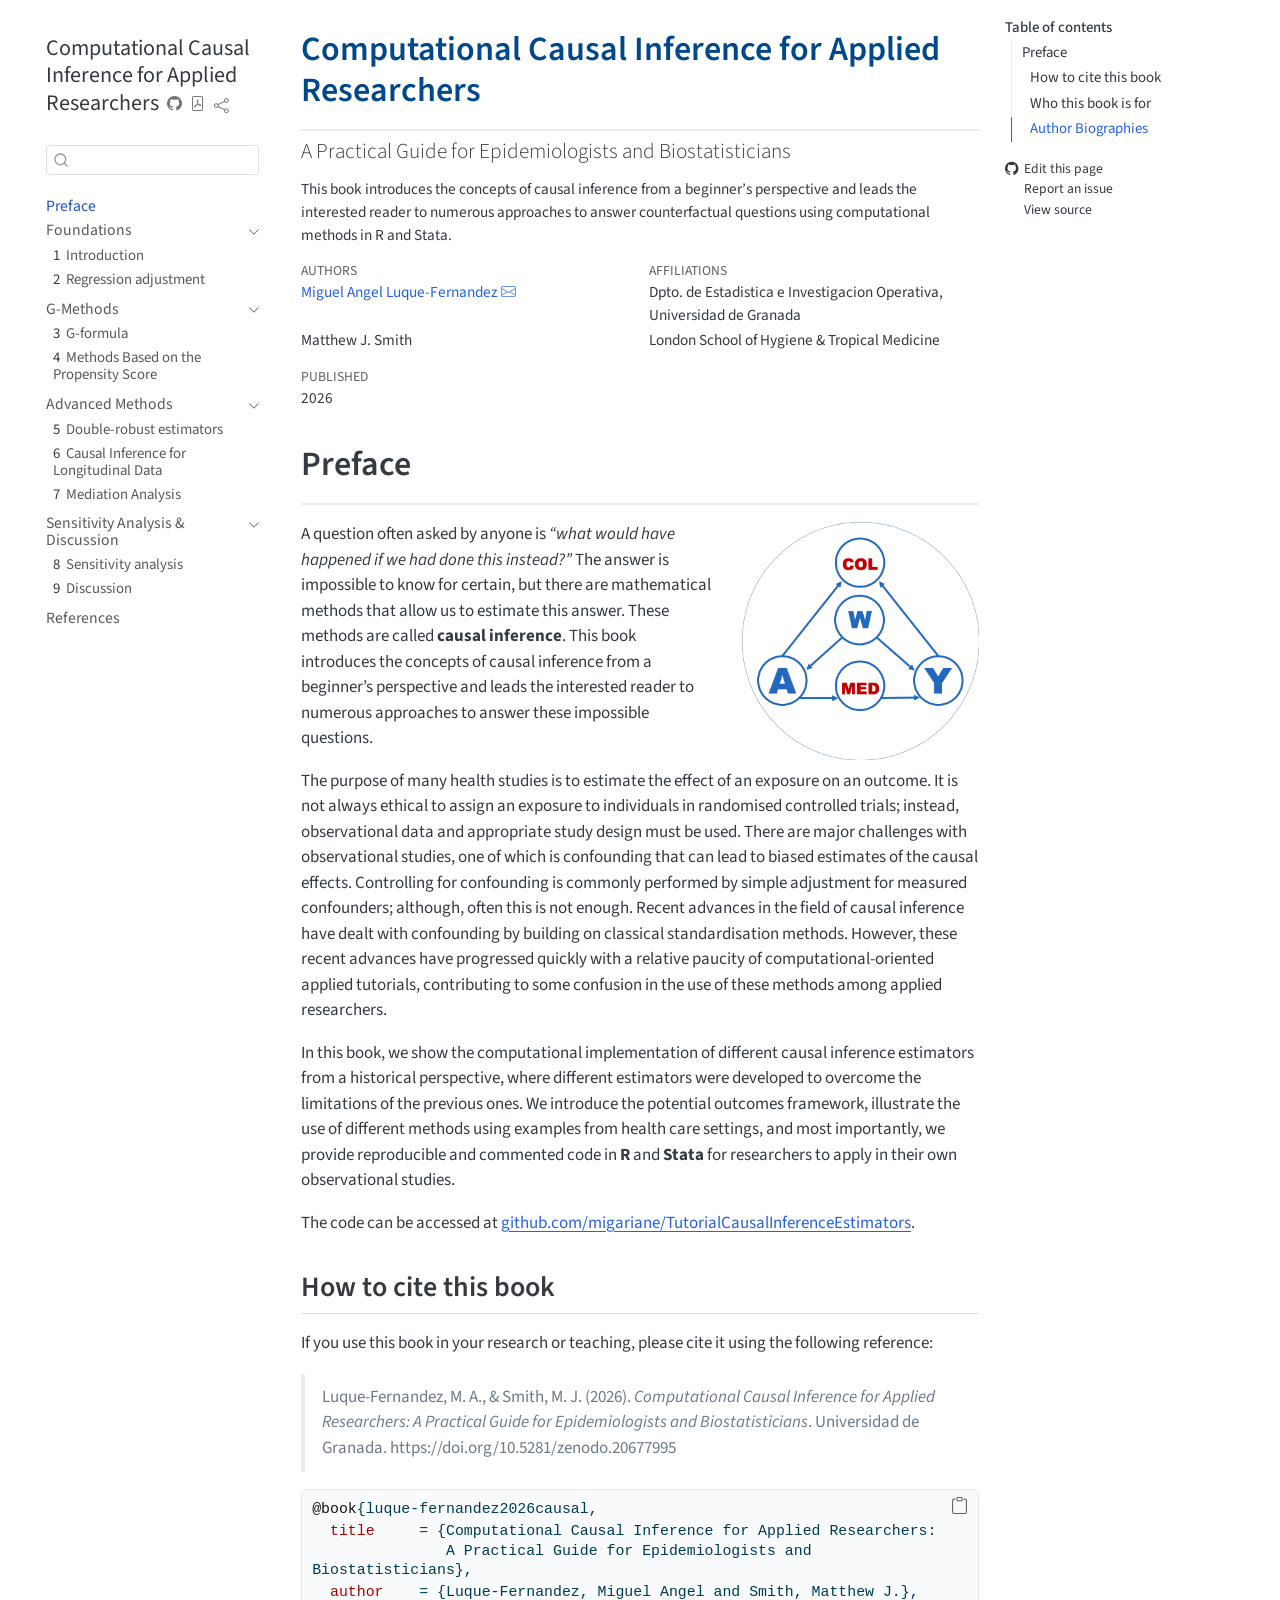
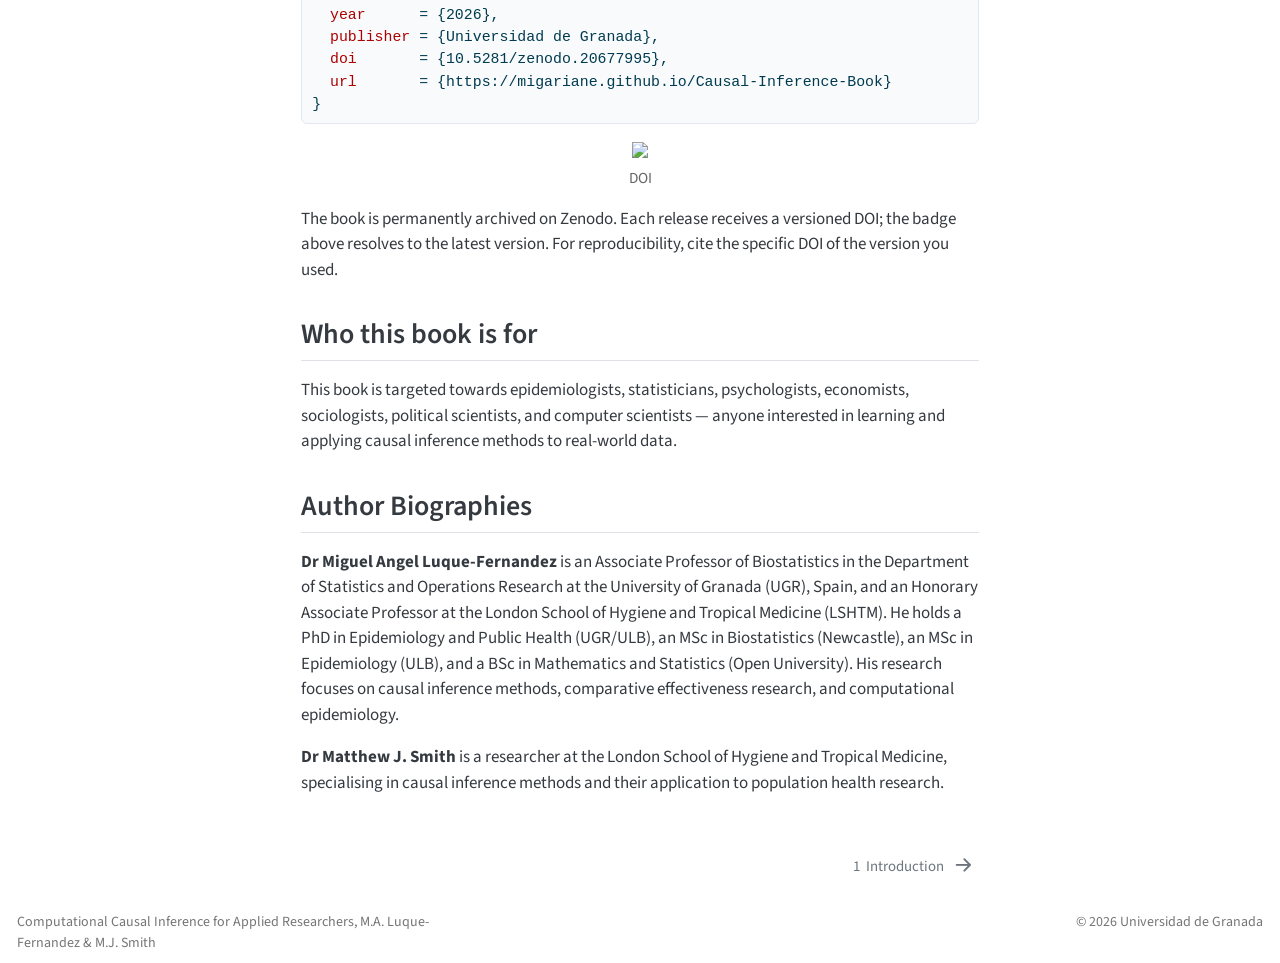
==== commit 58d34687: "Deploy book with DOI badge" ====
--- a/index.html
+++ b/index.html
@@ -26,6 +26,41 @@
   width: 0.8em;
   margin: 0 0.8em 0.2em -1em; /* quarto-specific, see https://github.com/quarto-dev/quarto-cli/issues/4556 */ 
   vertical-align: middle;
+}
+/* CSS for syntax highlighting */
+html { -webkit-text-size-adjust: 100%; }
+pre > code.sourceCode { white-space: pre; position: relative; }
+pre > code.sourceCode > span { display: inline-block; line-height: 1.25; }
+pre > code.sourceCode > span:empty { height: 1.2em; }
+.sourceCode { overflow: visible; }
+code.sourceCode > span { color: inherit; text-decoration: inherit; }
+div.sourceCode { margin: 1em 0; }
+pre.sourceCode { margin: 0; }
+@media screen {
+div.sourceCode { overflow: auto; }
+}
+@media print {
+pre > code.sourceCode { white-space: pre-wrap; }
+pre > code.sourceCode > span { text-indent: -5em; padding-left: 5em; }
+}
+pre.numberSource code
+  { counter-reset: source-line 0; }
+pre.numberSource code > span
+  { position: relative; left: -4em; counter-increment: source-line; }
+pre.numberSource code > span > a:first-child::before
+  { content: counter(source-line);
+    position: relative; left: -1em; text-align: right; vertical-align: baseline;
+    border: none; display: inline-block;
+    -webkit-touch-callout: none; -webkit-user-select: none;
+    -khtml-user-select: none; -moz-user-select: none;
+    -ms-user-select: none; user-select: none;
+    padding: 0 4px; width: 4em;
+  }
+pre.numberSource { margin-left: 3em;  padding-left: 4px; }
+div.sourceCode
+  {   }
+@media screen {
+pre > code.sourceCode > span > a:first-child::before { text-decoration: underline; }
 }
 </style>
 
@@ -48,7 +83,7 @@
 <link href="site_libs/quarto-html/quarto-syntax-highlighting-15634bcf2e68342d4ad2dfa704d543f6.css" rel="stylesheet" id="quarto-text-highlighting-styles">
 <script src="site_libs/bootstrap/bootstrap.min.js"></script>
 <link href="site_libs/bootstrap/bootstrap-icons.css" rel="stylesheet">
-<link href="site_libs/bootstrap/bootstrap-327a23648f728c563436848380818549.min.css" rel="stylesheet" append-hash="true" id="quarto-bootstrap" data-mode="light">
+<link href="site_libs/bootstrap/bootstrap-95edd58b3b27b9774827898c46d4f452.min.css" rel="stylesheet" append-hash="true" id="quarto-bootstrap" data-mode="light">
 <script id="quarto-search-options" type="application/json">{
   "location": "sidebar",
   "copy-button": false,
@@ -297,6 +332,7 @@
   <ul>
   <li><a href="#preface" id="toc-preface" class="nav-link active" data-scroll-target="#preface">Preface</a>
   <ul class="collapse">
+  <li><a href="#how-to-cite-this-book" id="toc-how-to-cite-this-book" class="nav-link" data-scroll-target="#how-to-cite-this-book">How to cite this book</a></li>
   <li><a href="#who-this-book-is-for" id="toc-who-this-book-is-for" class="nav-link" data-scroll-target="#who-this-book-is-for">Who this book is for</a></li>
   <li><a href="#author-biographies" id="toc-author-biographies" class="nav-link" data-scroll-target="#author-biographies">Author Biographies</a></li>
   </ul></li>
@@ -365,6 +401,29 @@
 <p>The purpose of many health studies is to estimate the effect of an exposure on an outcome. It is not always ethical to assign an exposure to individuals in randomised controlled trials; instead, observational data and appropriate study design must be used. There are major challenges with observational studies, one of which is confounding that can lead to biased estimates of the causal effects. Controlling for confounding is commonly performed by simple adjustment for measured confounders; although, often this is not enough. Recent advances in the field of causal inference have dealt with confounding by building on classical standardisation methods. However, these recent advances have progressed quickly with a relative paucity of computational-oriented applied tutorials, contributing to some confusion in the use of these methods among applied researchers.</p>
 <p>In this book, we show the computational implementation of different causal inference estimators from a historical perspective, where different estimators were developed to overcome the limitations of the previous ones. We introduce the potential outcomes framework, illustrate the use of different methods using examples from health care settings, and most importantly, we provide reproducible and commented code in <strong>R</strong> and <strong>Stata</strong> for researchers to apply in their own observational studies.</p>
 <p>The code can be accessed at <a href="https://github.com/migariane/TutorialCausalInferenceEstimators">github.com/migariane/TutorialCausalInferenceEstimators</a>.</p>
+<section id="how-to-cite-this-book" class="level2 unnumbered">
+<h2 class="unnumbered anchored" data-anchor-id="how-to-cite-this-book">How to cite this book</h2>
+<p>If you use this book in your research or teaching, please cite it using the following reference:</p>
+<blockquote class="blockquote">
+<p>Luque-Fernandez, M. A., &amp; Smith, M. J. (2026). <em>Computational Causal Inference for Applied Researchers: A Practical Guide for Epidemiologists and Biostatisticians</em>. Universidad de Granada. https://doi.org/10.5281/zenodo.20677995</p>
+</blockquote>
+<div class="code-copy-outer-scaffold"><div class="sourceCode" id="cb1"><pre class="sourceCode bibtex code-with-copy"><code class="sourceCode bibtex"><span id="cb1-1"><a href="#cb1-1" aria-hidden="true" tabindex="-1"></a><span class="va">@book</span>{<span class="ot">luque</span>-<span class="ot">fernandez2026causal</span>,</span>
+<span id="cb1-2"><a href="#cb1-2" aria-hidden="true" tabindex="-1"></a>  <span class="dt">title</span>     = {Computational Causal Inference for Applied Researchers:</span>
+<span id="cb1-3"><a href="#cb1-3" aria-hidden="true" tabindex="-1"></a>               A Practical Guide for Epidemiologists and Biostatisticians},</span>
+<span id="cb1-4"><a href="#cb1-4" aria-hidden="true" tabindex="-1"></a>  <span class="dt">author</span>    = {Luque-Fernandez, Miguel Angel and Smith, Matthew J.},</span>
+<span id="cb1-5"><a href="#cb1-5" aria-hidden="true" tabindex="-1"></a>  <span class="dt">year</span>      = {2026},</span>
+<span id="cb1-6"><a href="#cb1-6" aria-hidden="true" tabindex="-1"></a>  <span class="dt">publisher</span> = {Universidad de Granada},</span>
+<span id="cb1-7"><a href="#cb1-7" aria-hidden="true" tabindex="-1"></a>  <span class="dt">doi</span>       = {10.5281/zenodo.20677995},</span>
+<span id="cb1-8"><a href="#cb1-8" aria-hidden="true" tabindex="-1"></a>  <span class="dt">url</span>       = {https://migariane.github.io/Causal-Inference-Book}</span>
+<span id="cb1-9"><a href="#cb1-9" aria-hidden="true" tabindex="-1"></a>}</span></code></pre></div><button title="Copy to Clipboard" class="code-copy-button"><i class="bi"></i></button></div>
+<div class="quarto-figure quarto-figure-center">
+<figure class="figure">
+<p><a href="https://doi.org/10.5281/zenodo.20677995"><img src="https://zenodo.org/badge/DOI/10.5281/zenodo.20677995.svg" class="img-fluid figure-img"></a></p>
+<figcaption>DOI</figcaption>
+</figure>
+</div>
+<p>The book is permanently archived on Zenodo. Each release receives a versioned DOI; the badge above resolves to the latest version. For reproducibility, cite the specific DOI of the version you used.</p>
+</section>
 <section id="who-this-book-is-for" class="level2 unnumbered">
 <h2 class="unnumbered anchored" data-anchor-id="who-this-book-is-for">Who this book is for</h2>
 <p>This book is targeted towards epidemiologists, statisticians, psychologists, economists, sociologists, political scientists, and computer scientists — anyone interested in learning and applying causal inference methods to real-world data.</p>
